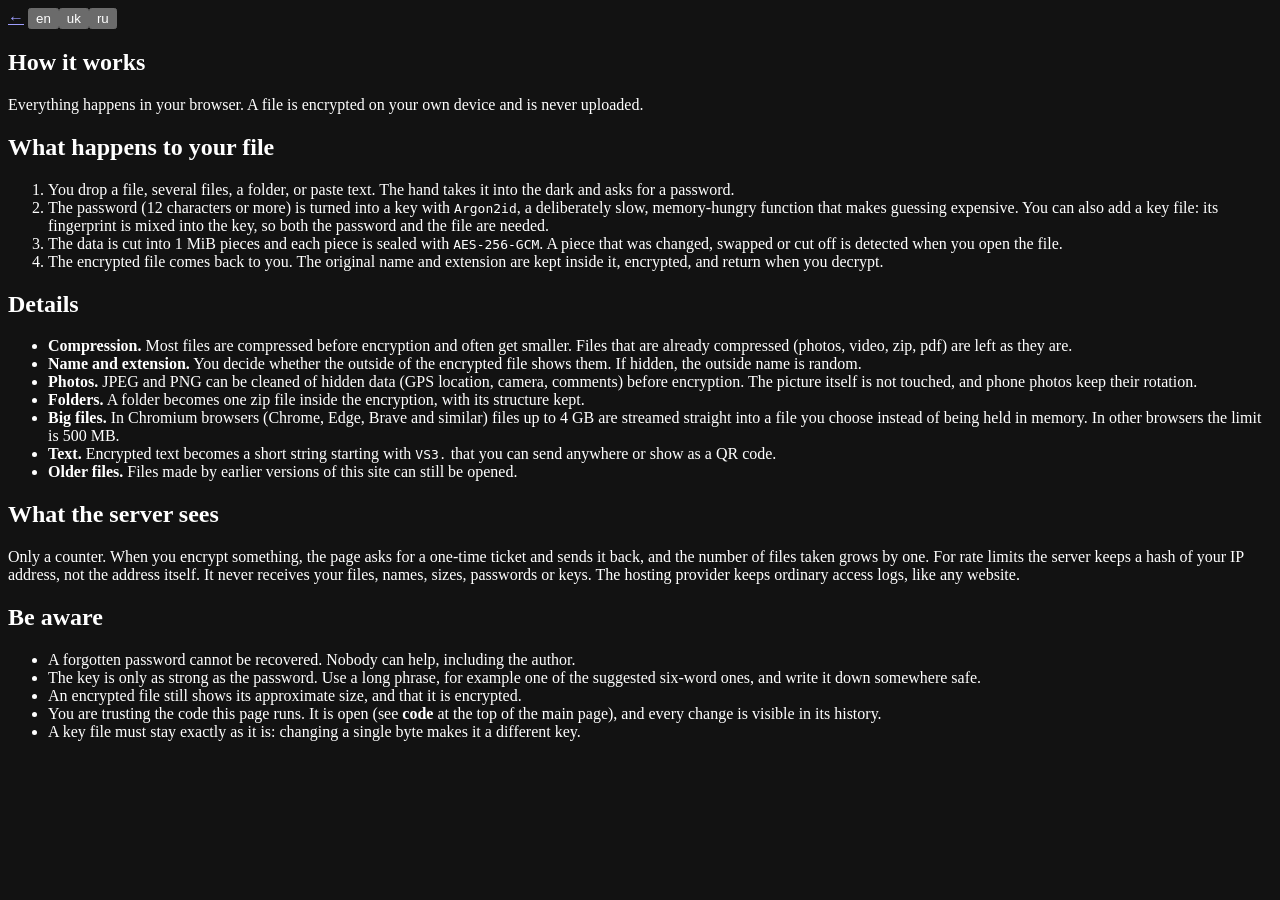
==== how.html @ 1c834185 "Add how.html explaining encryption process This file contains the HTML structure and content explain" ====
<!doctype html>
<html lang="en">
<head>
<meta charset="utf-8">
<meta name="viewport" content="width=device-width, initial-scale=1, viewport-fit=cover">
<meta name="color-scheme" content="dark">
<meta name="theme-color" content="#000000">
<title>How it works</title>
<link rel="icon" href="icon-192.png">
<link rel="stylesheet" href="how.css">
<script src="how.js" defer></script>
</head>
<body>
<main>
<div class="bar">
  <a href="./">&larr;</a>
  <span><button type="button" data-l="en" aria-pressed="true">en</button><button type="button" data-l="uk" aria-pressed="false">uk</button><button type="button" data-l="ru" aria-pressed="false">ru</button></span>
</div>

<article data-lang="en">
<h1>How it works</h1>
<p class="lead">Everything happens in your browser. A file is encrypted on your own device and is never uploaded.</p>

<h2>What happens to your file</h2>
<ol>
<li>You drop a file, several files, a folder, or paste text. The hand takes it into the dark and asks for a password.</li>
<li>The password (12 characters or more) is turned into a key with <code>Argon2id</code>, a deliberately slow, memory-hungry function that makes guessing expensive. You can also add a key file: its fingerprint is mixed into the key, so both the password and the file are needed.</li>
<li>The data is cut into 1 MiB pieces and each piece is sealed with <code>AES-256-GCM</code>. A piece that was changed, swapped or cut off is detected when you open the file.</li>
<li>The encrypted file comes back to you. The original name and extension are kept inside it, encrypted, and return when you decrypt.</li>
</ol>

<h2>Details</h2>
<ul>
<li><b>Compression.</b> Most files are compressed before encryption and often get smaller. Files that are already compressed (photos, video, zip, pdf) are left as they are.</li>
<li><b>Name and extension.</b> You decide whether the outside of the encrypted file shows them. If hidden, the outside name is random.</li>
<li><b>Photos.</b> JPEG and PNG can be cleaned of hidden data (GPS location, camera, comments) before encryption. The picture itself is not touched, and phone photos keep their rotation.</li>
<li><b>Folders.</b> A folder becomes one zip file inside the encryption, with its structure kept.</li>
<li><b>Big files.</b> In Chromium browsers (Chrome, Edge, Brave and similar) files up to 4 GB are streamed straight into a file you choose instead of being held in memory. In other browsers the limit is 500 MB.</li>
<li><b>Text.</b> Encrypted text becomes a short string starting with <code>VS3.</code> that you can send anywhere or show as a QR code.</li>
<li><b>Older files.</b> Files made by earlier versions of this site can still be opened.</li>
</ul>

<h2>What the server sees</h2>
<p>Only a counter. When you encrypt something, the page asks for a one-time ticket and sends it back, and the number of files taken grows by one. For rate limits the server keeps a hash of your IP address, not the address itself. It never receives your files, names, sizes, passwords or keys. The hosting provider keeps ordinary access logs, like any website.</p>

<h2>Be aware</h2>
<ul>
<li>A forgotten password cannot be recovered. Nobody can help, including the author.</li>
<li>The key is only as strong as the password. Use a long phrase, for example one of the suggested six-word ones, and write it down somewhere safe.</li>
<li>An encrypted file still shows its approximate size, and that it is encrypted.</li>
<li>You are trusting the code this page runs. It is open (see <b>code</b> at the top of the main page), and every change is visible in its history.</li>
<li>A key file must stay exactly as it is: changing a single byte makes it a different key.</li>
</ul>
</article>

<article data-lang="uk" hidden>
<h1>Як це працює</h1>
<p class="lead">Усе відбувається у твоєму браузері. Файл шифрується на твоєму пристрої й нікуди не завантажується.</p>

<h2>Що відбувається з файлом</h2>
<ol>
<li>Ти кидаєш файл, кілька файлів, теку або вставляєш текст. Рука забирає це в темряву й питає пароль.</li>
<li>Пароль (від 12 символів) перетворюється на ключ через <code>Argon2id</code>: це навмисно повільна функція, що вимагає багато пам’яті, тому підбір пароля коштує дорого. Можна додати й файл-ключ: його відбиток підмішується до ключа, тож потрібні і пароль, і файл.</li>
<li>Дані ріжуться на шматки по 1 МіБ, і кожен шматок запечатується через <code>AES-256-GCM</code>. Змінений, переставлений чи обрізаний шматок виявляється, коли відкриваєш файл.</li>
<li>Ти отримуєш зашифрований файл. Початкове ім’я та розширення зберігаються всередині, у зашифрованому вигляді, і повертаються під час розшифрування.</li>
</ol>

<h2>Подробиці</h2>
<ul>
<li><b>Стиснення.</b> Більшість файлів стискаються перед шифруванням і часто стають меншими. Файли, які вже стиснуті (фото, відео, zip, pdf), лишаються як є.</li>
<li><b>Ім’я та розширення.</b> Ти вирішуєш, чи показувати їх ззовні зашифрованого файлу. Якщо сховати, зовнішнє ім’я буде випадковим.</li>
<li><b>Фото.</b> З JPEG і PNG перед шифруванням можна прибрати приховані дані (геолокацію, камеру, коментарі). Саме зображення не змінюється, а фото з телефона зберігають поворот.</li>
<li><b>Теки.</b> Тека стає одним zip-файлом усередині шифрування, зі збереженою структурою.</li>
<li><b>Великі файли.</b> У браузерах на Chromium (Chrome, Edge, Brave тощо) файли до 4 ГБ записуються потоком одразу у вибраний тобою файл, а не тримаються в пам’яті. В інших браузерах ліміт 500 МБ.</li>
<li><b>Текст.</b> Зашифрований текст стає коротким рядком, що починається з <code>VS3.</code>; його можна надіслати куди завгодно або показати як QR-код.</li>
<li><b>Старі файли.</b> Файли, зроблені попередніми версіями сайту, і далі відкриваються.</li>
</ul>

<h2>Що бачить сервер</h2>
<p>Лише лічильник. Коли ти щось шифруєш, сторінка просить одноразовий квиток і надсилає його назад, а число забраних файлів збільшується на одиницю. Для обмежень частоти сервер зберігає хеш твоєї IP-адреси, а не саму адресу. Файли, імена, розміри, паролі й ключі до нього не потрапляють. Хостинг-провайдер веде звичайні журнали доступу, як і будь-який сайт.</p>

<h2>Варто знати</h2>
<ul>
<li>Забутий пароль відновити неможливо. Ніхто не допоможе, і автор теж.</li>
<li>Ключ настільки сильний, наскільки сильний пароль. Бери довгу фразу, наприклад одну з запропонованих із шести слів, і запиши її в надійному місці.</li>
<li>Зашифрований файл усе одно показує свій приблизний розмір і те, що він зашифрований.</li>
<li>Ти довіряєш коду, який виконує ця сторінка. Він відкритий (дивись <b>код</b> угорі на головній сторінці), і кожна зміна видна в його історії.</li>
<li>Файл-ключ має лишатися точно таким, яким був: зміна навіть одного байта робить його іншим ключем.</li>
</ul>
</article>

<article data-lang="ru" hidden>
<h1>Как это работает</h1>
<p class="lead">Всё происходит в твоём браузере. Файл шифруется на твоём устройстве и никуда не загружается.</p>

<h2>Что происходит с файлом</h2>
<ol>
<li>Ты бросаешь файл, несколько файлов, папку или вставляешь текст. Рука забирает это в темноту и спрашивает пароль.</li>
<li>Пароль (от 12 символов) превращается в ключ через <code>Argon2id</code>: это намеренно медленная функция, которой нужно много памяти, поэтому подбор пароля обходится дорого. Можно добавить и файл-ключ: его отпечаток подмешивается к ключу, так что нужны и пароль, и файл.</li>
<li>Данные режутся на куски по 1 МиБ, и каждый кусок запечатывается через <code>AES-256-GCM</code>. Изменённый, переставленный или обрезанный кусок обнаруживается, когда открываешь файл.</li>
<li>Ты получаешь зашифрованный файл. Исходное имя и расширение хранятся внутри, в зашифрованном виде, и возвращаются при расшифровке.</li>
</ol>

<h2>Подробности</h2>
<ul>
<li><b>Сжатие.</b> Большинство файлов сжимается перед шифрованием и часто становится меньше. Уже сжатые файлы (фото, видео, zip, pdf) остаются как есть.</li>
<li><b>Имя и расширение.</b> Ты решаешь, показывать ли их снаружи зашифрованного файла. Если скрыть, внешнее имя будет случайным.</li>
<li><b>Фото.</b> Из JPEG и PNG перед шифрованием можно убрать скрытые данные (геолокацию, камеру, комментарии). Само изображение не меняется, а фото с телефона сохраняют поворот.</li>
<li><b>Папки.</b> Папка становится одним zip-файлом внутри шифрования, со своей структурой.</li>
<li><b>Большие файлы.</b> В браузерах на Chromium (Chrome, Edge, Brave и подобные) файлы до 4 ГБ записываются потоком сразу в выбранный тобой файл, а не держатся в памяти. В других браузерах предел 500 МБ.</li>
<li><b>Текст.</b> Зашифрованный текст становится короткой строкой, которая начинается с <code>VS3.</code>; её можно отправить куда угодно или показать как QR-код.</li>
<li><b>Старые файлы.</b> Файлы, сделанные прежними версиями сайта, по-прежнему открываются.</li>
</ul>

<h2>Что видит сервер</h2>
<p>Только счётчик. Когда ты что-то шифруешь, страница просит одноразовый билет и отправляет его обратно, а число забранных файлов растёт на единицу. Для ограничений частоты сервер хранит хеш твоего IP-адреса, а не сам адрес. Файлы, имена, размеры, пароли и ключи к нему не попадают. Хостинг-провайдер ведёт обычные журналы доступа, как любой сайт.</p>

<h2>Что стоит знать</h2>
<ul>
<li>Забытый пароль восстановить нельзя. Никто не поможет, и автор тоже.</li>
<li>Ключ настолько силён, насколько силён пароль. Бери длинную фразу, например одну из предложенных из шести слов, и запиши её в надёжном месте.</li>
<li>Зашифрованный файл всё равно показывает свой примерный размер и то, что он зашифрован.</li>
<li>Ты доверяешь коду, который выполняет эта страница. Он открыт (смотри <b>код</b> вверху главной страницы), и каждое изменение видно в его истории.</li>
<li>Файл-ключ должен оставаться точно таким, каким был: изменение даже одного байта делает его другим ключом.</li>
</ul>
</article>
</main>
</body>
</html>
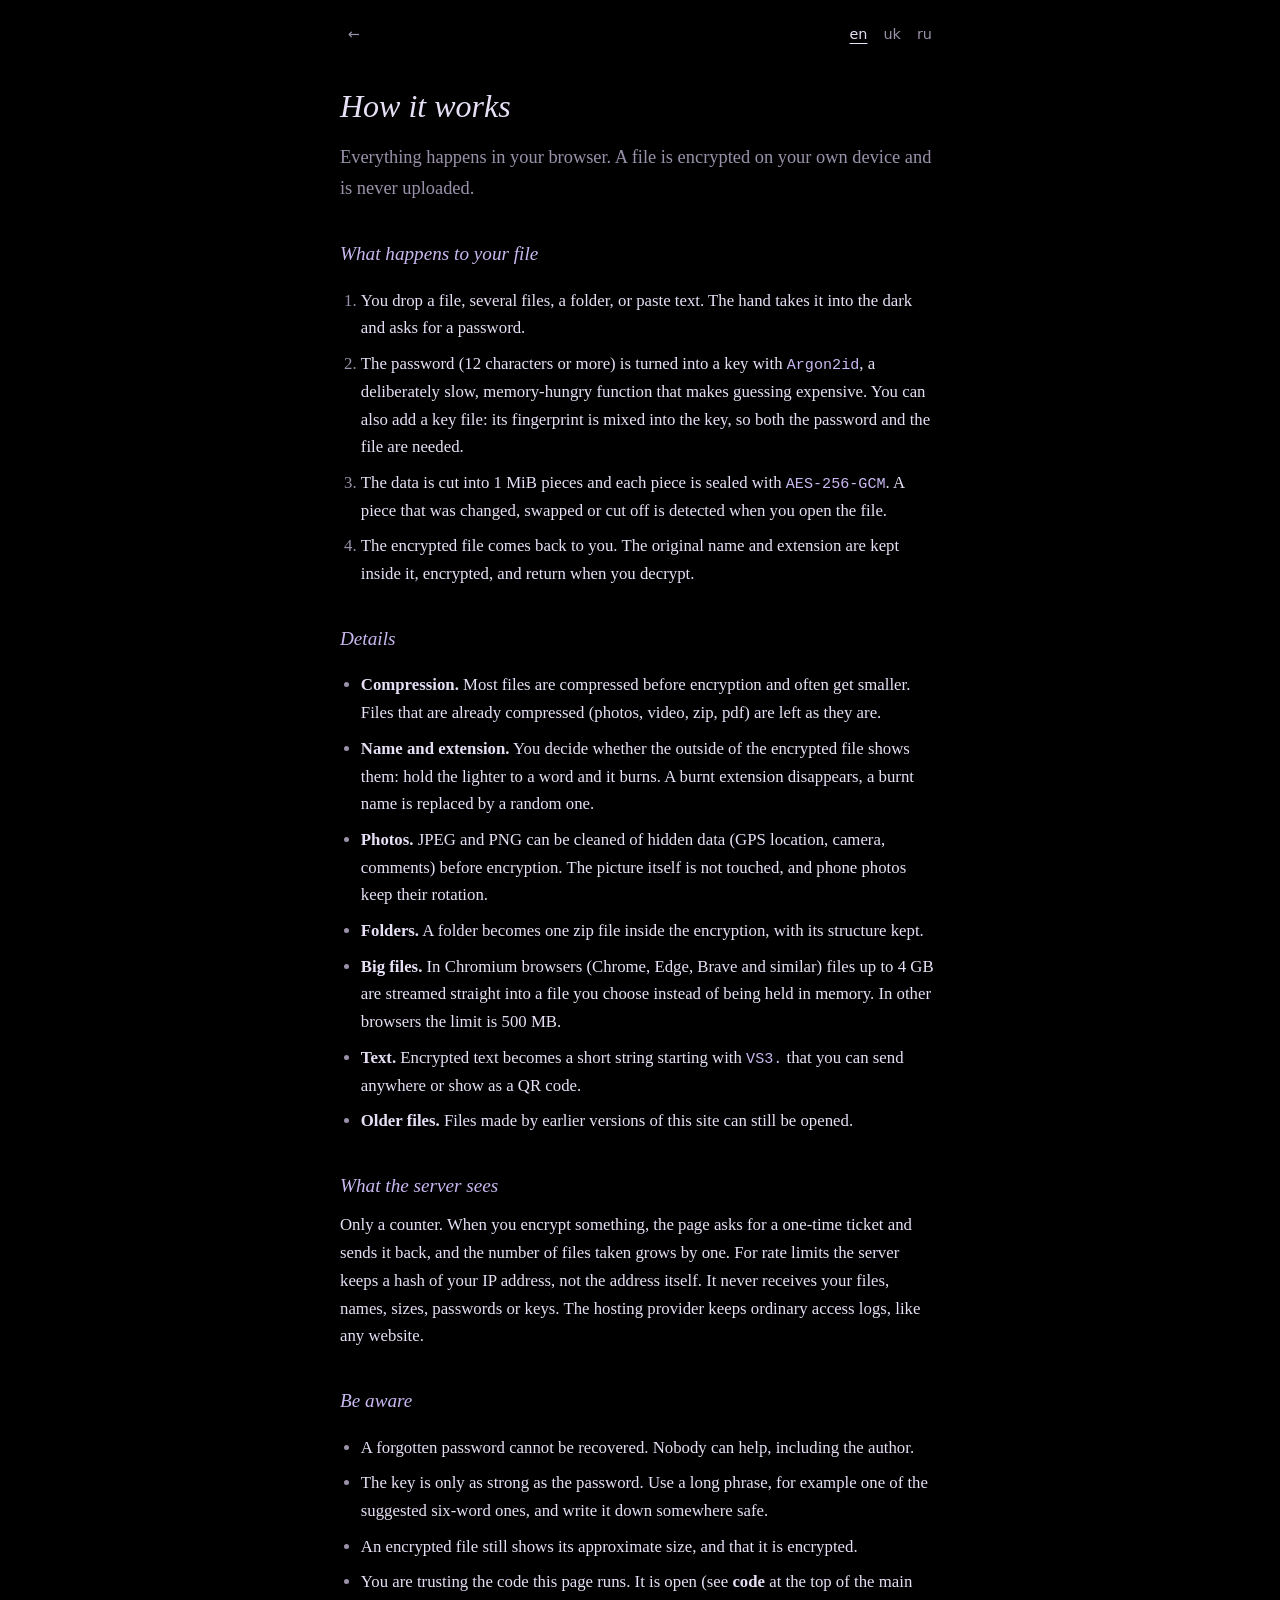
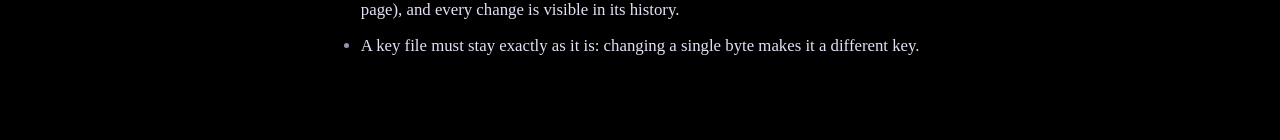
==== commit 5747de26: "Update name and extension details in how.html" ====
--- a/how.html
+++ b/how.html
@@ -32,7 +32,7 @@
 <h2>Details</h2>
 <ul>
 <li><b>Compression.</b> Most files are compressed before encryption and often get smaller. Files that are already compressed (photos, video, zip, pdf) are left as they are.</li>
-<li><b>Name and extension.</b> You decide whether the outside of the encrypted file shows them. If hidden, the outside name is random.</li>
+<li><b>Name and extension.</b> You decide whether the outside of the encrypted file shows them: hold the lighter to a word and it burns. A burnt extension disappears, a burnt name is replaced by a random one.</li>
 <li><b>Photos.</b> JPEG and PNG can be cleaned of hidden data (GPS location, camera, comments) before encryption. The picture itself is not touched, and phone photos keep their rotation.</li>
 <li><b>Folders.</b> A folder becomes one zip file inside the encryption, with its structure kept.</li>
 <li><b>Big files.</b> In Chromium browsers (Chrome, Edge, Brave and similar) files up to 4 GB are streamed straight into a file you choose instead of being held in memory. In other browsers the limit is 500 MB.</li>
@@ -68,7 +68,7 @@
 <h2>Подробиці</h2>
 <ul>
 <li><b>Стиснення.</b> Більшість файлів стискаються перед шифруванням і часто стають меншими. Файли, які вже стиснуті (фото, відео, zip, pdf), лишаються як є.</li>
-<li><b>Ім’я та розширення.</b> Ти вирішуєш, чи показувати їх ззовні зашифрованого файлу. Якщо сховати, зовнішнє ім’я буде випадковим.</li>
+<li><b>Ім’я та розширення.</b> Ти вирішуєш, чи показувати їх ззовні зашифрованого файлу: піднеси запальничку до слова, і воно згорить. Згорілого розширення не стане, а згоріла назва замінюється випадковою.</li>
 <li><b>Фото.</b> З JPEG і PNG перед шифруванням можна прибрати приховані дані (геолокацію, камеру, коментарі). Саме зображення не змінюється, а фото з телефона зберігають поворот.</li>
 <li><b>Теки.</b> Тека стає одним zip-файлом усередині шифрування, зі збереженою структурою.</li>
 <li><b>Великі файли.</b> У браузерах на Chromium (Chrome, Edge, Brave тощо) файли до 4 ГБ записуються потоком одразу у вибраний тобою файл, а не тримаються в пам’яті. В інших браузерах ліміт 500 МБ.</li>
@@ -104,7 +104,7 @@
 <h2>Подробности</h2>
 <ul>
 <li><b>Сжатие.</b> Большинство файлов сжимается перед шифрованием и часто становится меньше. Уже сжатые файлы (фото, видео, zip, pdf) остаются как есть.</li>
-<li><b>Имя и расширение.</b> Ты решаешь, показывать ли их снаружи зашифрованного файла. Если скрыть, внешнее имя будет случайным.</li>
+<li><b>Имя и расширение.</b> Ты решаешь, показывать ли их снаружи зашифрованного файла: поднеси зажигалку к слову, и оно сгорит. Сгоревшее расширение исчезает, а сгоревшее имя заменяется случайным.</li>
 <li><b>Фото.</b> Из JPEG и PNG перед шифрованием можно убрать скрытые данные (геолокацию, камеру, комментарии). Само изображение не меняется, а фото с телефона сохраняют поворот.</li>
 <li><b>Папки.</b> Папка становится одним zip-файлом внутри шифрования, со своей структурой.</li>
 <li><b>Большие файлы.</b> В браузерах на Chromium (Chrome, Edge, Brave и подобные) файлы до 4 ГБ записываются потоком сразу в выбранный тобой файл, а не держатся в памяти. В других браузерах предел 500 МБ.</li>
--- a/how.css
+++ b/how.css
@@ -0,0 +1,19 @@
+:root{--ink:#e7dff5;--dim:#9a91aa;--line:#3d3748;--accent:#c9b8f0}
+*{box-sizing:border-box}
+html{background:#000}
+body{margin:0;color:var(--ink);background:#000;font:1.05rem/1.65 Georgia,"Times New Roman",serif}
+main{max-width:40rem;margin:0 auto;padding:max(1.2rem,env(safe-area-inset-top)) 1.25rem 4rem}
+.bar{display:flex;justify-content:space-between;align-items:center;font:normal .9rem system-ui,sans-serif;margin-bottom:2rem}
+.bar a,.bar button{color:var(--dim);background:none;border:0;padding:.4rem .5rem;font:inherit;cursor:pointer;text-decoration:none}
+.bar a:hover,.bar button:hover{color:var(--ink)}
+.bar button[aria-pressed=true]{color:var(--ink);text-decoration:underline;text-underline-offset:.25em}
+.bar a:focus-visible,.bar button:focus-visible{outline:2px solid var(--ink)}
+h1{font-size:2rem;font-weight:normal;font-style:italic;margin:0 0 .6rem}
+h2{font-size:1.2rem;font-weight:normal;font-style:italic;margin:2.2rem 0 .6rem;color:var(--accent)}
+p,li{margin:.5rem 0}
+.lead{color:var(--dim);font-size:1.15rem}
+ol,ul{padding-left:1.3rem}
+li::marker{color:var(--dim)}
+code{font:normal .9em ui-monospace,Menlo,Consolas,monospace;color:var(--accent)}
+a.link{color:var(--accent)}
+article[hidden]{display:none}
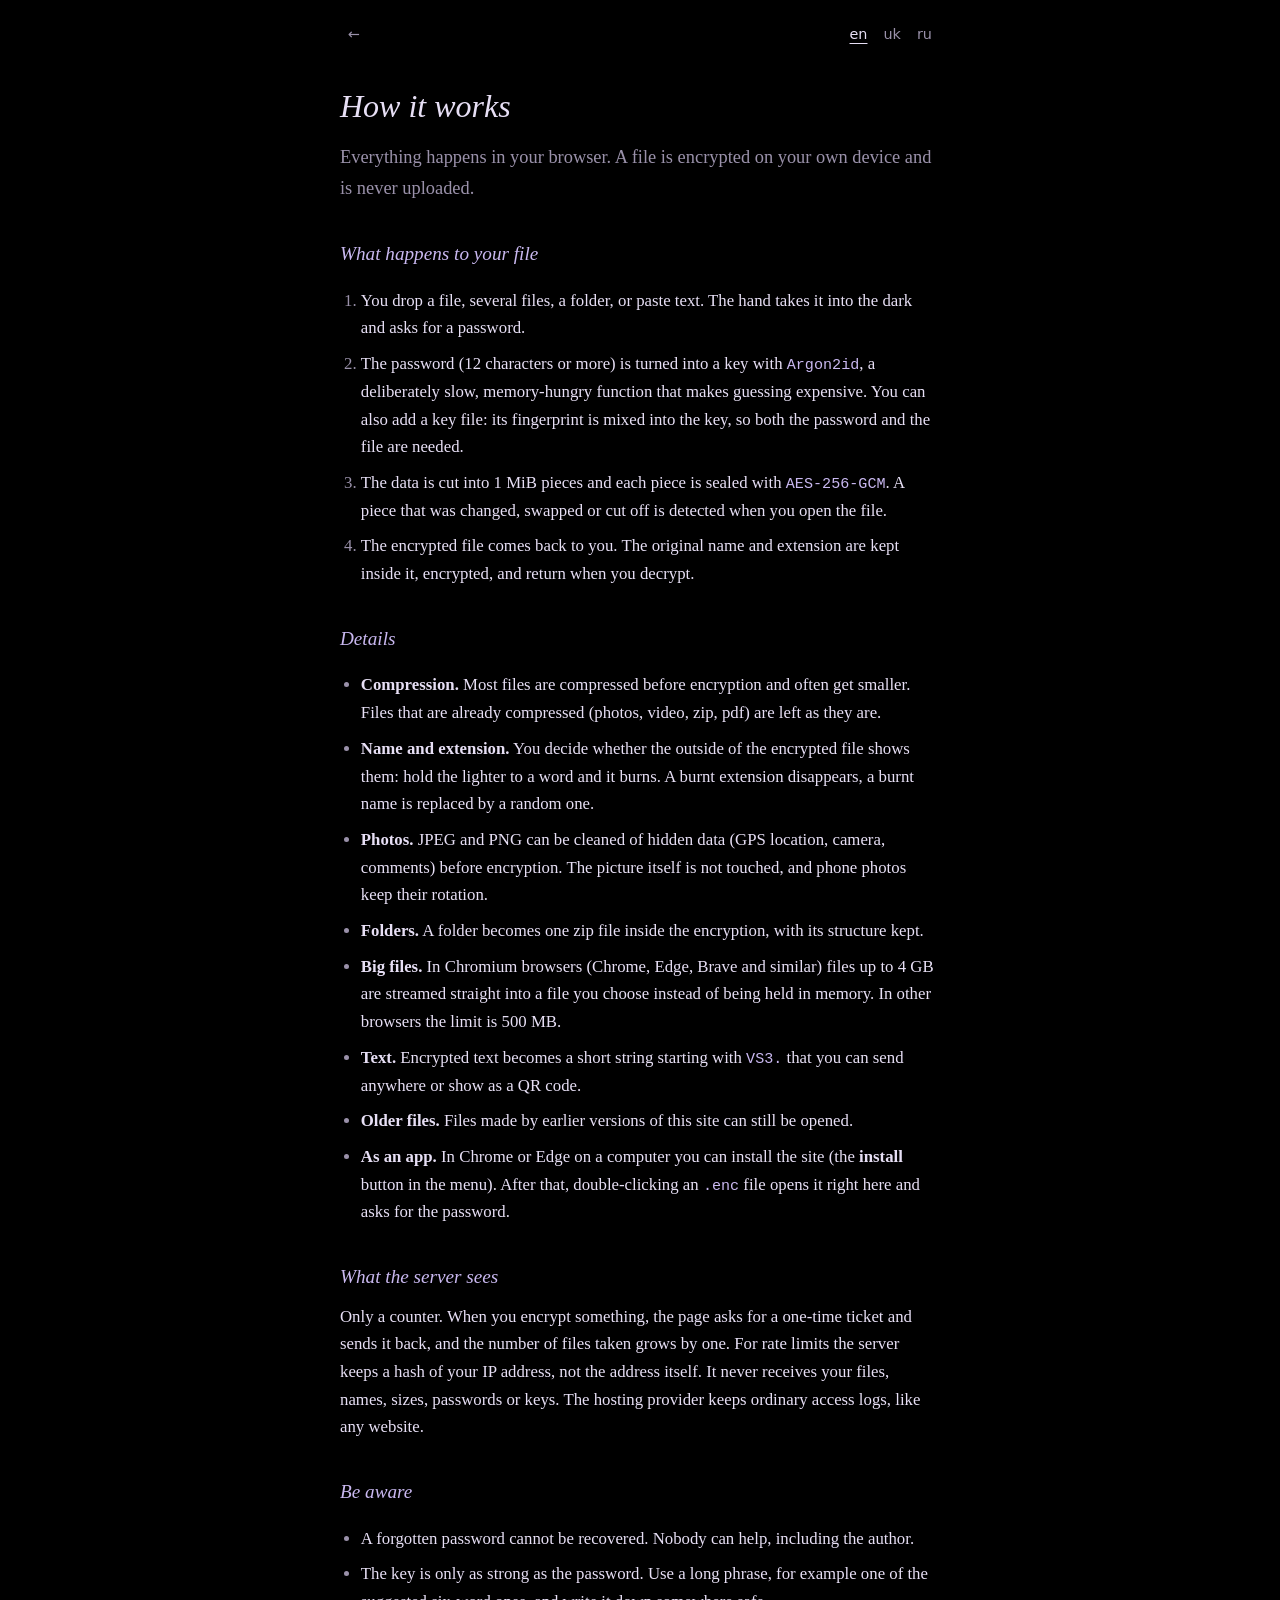
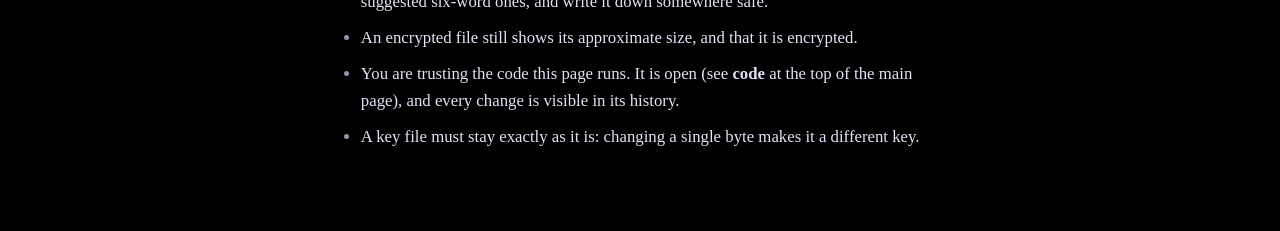
==== commit ed10b364: "Add information about app installation in browsers" ====
--- a/how.html
+++ b/how.html
@@ -6,7 +6,7 @@
 <meta name="color-scheme" content="dark">
 <meta name="theme-color" content="#000000">
 <title>How it works</title>
-<link rel="icon" href="icon-192.png">
+<link rel="icon" href="assets/icon-192.png">
 <link rel="stylesheet" href="how.css">
 <script src="how.js" defer></script>
 </head>
@@ -38,6 +38,7 @@
 <li><b>Big files.</b> In Chromium browsers (Chrome, Edge, Brave and similar) files up to 4 GB are streamed straight into a file you choose instead of being held in memory. In other browsers the limit is 500 MB.</li>
 <li><b>Text.</b> Encrypted text becomes a short string starting with <code>VS3.</code> that you can send anywhere or show as a QR code.</li>
 <li><b>Older files.</b> Files made by earlier versions of this site can still be opened.</li>
+<li><b>As an app.</b> In Chrome or Edge on a computer you can install the site (the <b>install</b> button in the menu). After that, double-clicking an <code>.enc</code> file opens it right here and asks for the password.</li>
 </ul>
 
 <h2>What the server sees</h2>
@@ -74,6 +75,7 @@
 <li><b>Великі файли.</b> У браузерах на Chromium (Chrome, Edge, Brave тощо) файли до 4 ГБ записуються потоком одразу у вибраний тобою файл, а не тримаються в пам’яті. В інших браузерах ліміт 500 МБ.</li>
 <li><b>Текст.</b> Зашифрований текст стає коротким рядком, що починається з <code>VS3.</code>; його можна надіслати куди завгодно або показати як QR-код.</li>
 <li><b>Старі файли.</b> Файли, зроблені попередніми версіями сайту, і далі відкриваються.</li>
+<li><b>Як застосунок.</b> У Chrome або Edge на комп’ютері сайт можна встановити (кнопка <b>встановити</b> в меню). Після цього подвійний клік по файлу <code>.enc</code> відкриває його тут і питає пароль.</li>
 </ul>
 
 <h2>Що бачить сервер</h2>
@@ -109,7 +111,7 @@
 <li><b>Папки.</b> Папка становится одним zip-файлом внутри шифрования, со своей структурой.</li>
 <li><b>Большие файлы.</b> В браузерах на Chromium (Chrome, Edge, Brave и подобные) файлы до 4 ГБ записываются потоком сразу в выбранный тобой файл, а не держатся в памяти. В других браузерах предел 500 МБ.</li>
 <li><b>Текст.</b> Зашифрованный текст становится короткой строкой, которая начинается с <code>VS3.</code>; её можно отправить куда угодно или показать как QR-код.</li>
-<li><b>Старые файлы.</b> Файлы, сделанные прежними версиями сайта, по-прежнему открываются.</li>
+<li><b>Как приложение.</b> В Chrome или Edge на компьютере сайт можно установить (кнопка <b>установить</b> в меню). После этого двойной щелчок по файлу <code>.enc</code> открывает его здесь и спрашивает пароль.</li>
 </ul>
 
 <h2>Что видит сервер</h2>
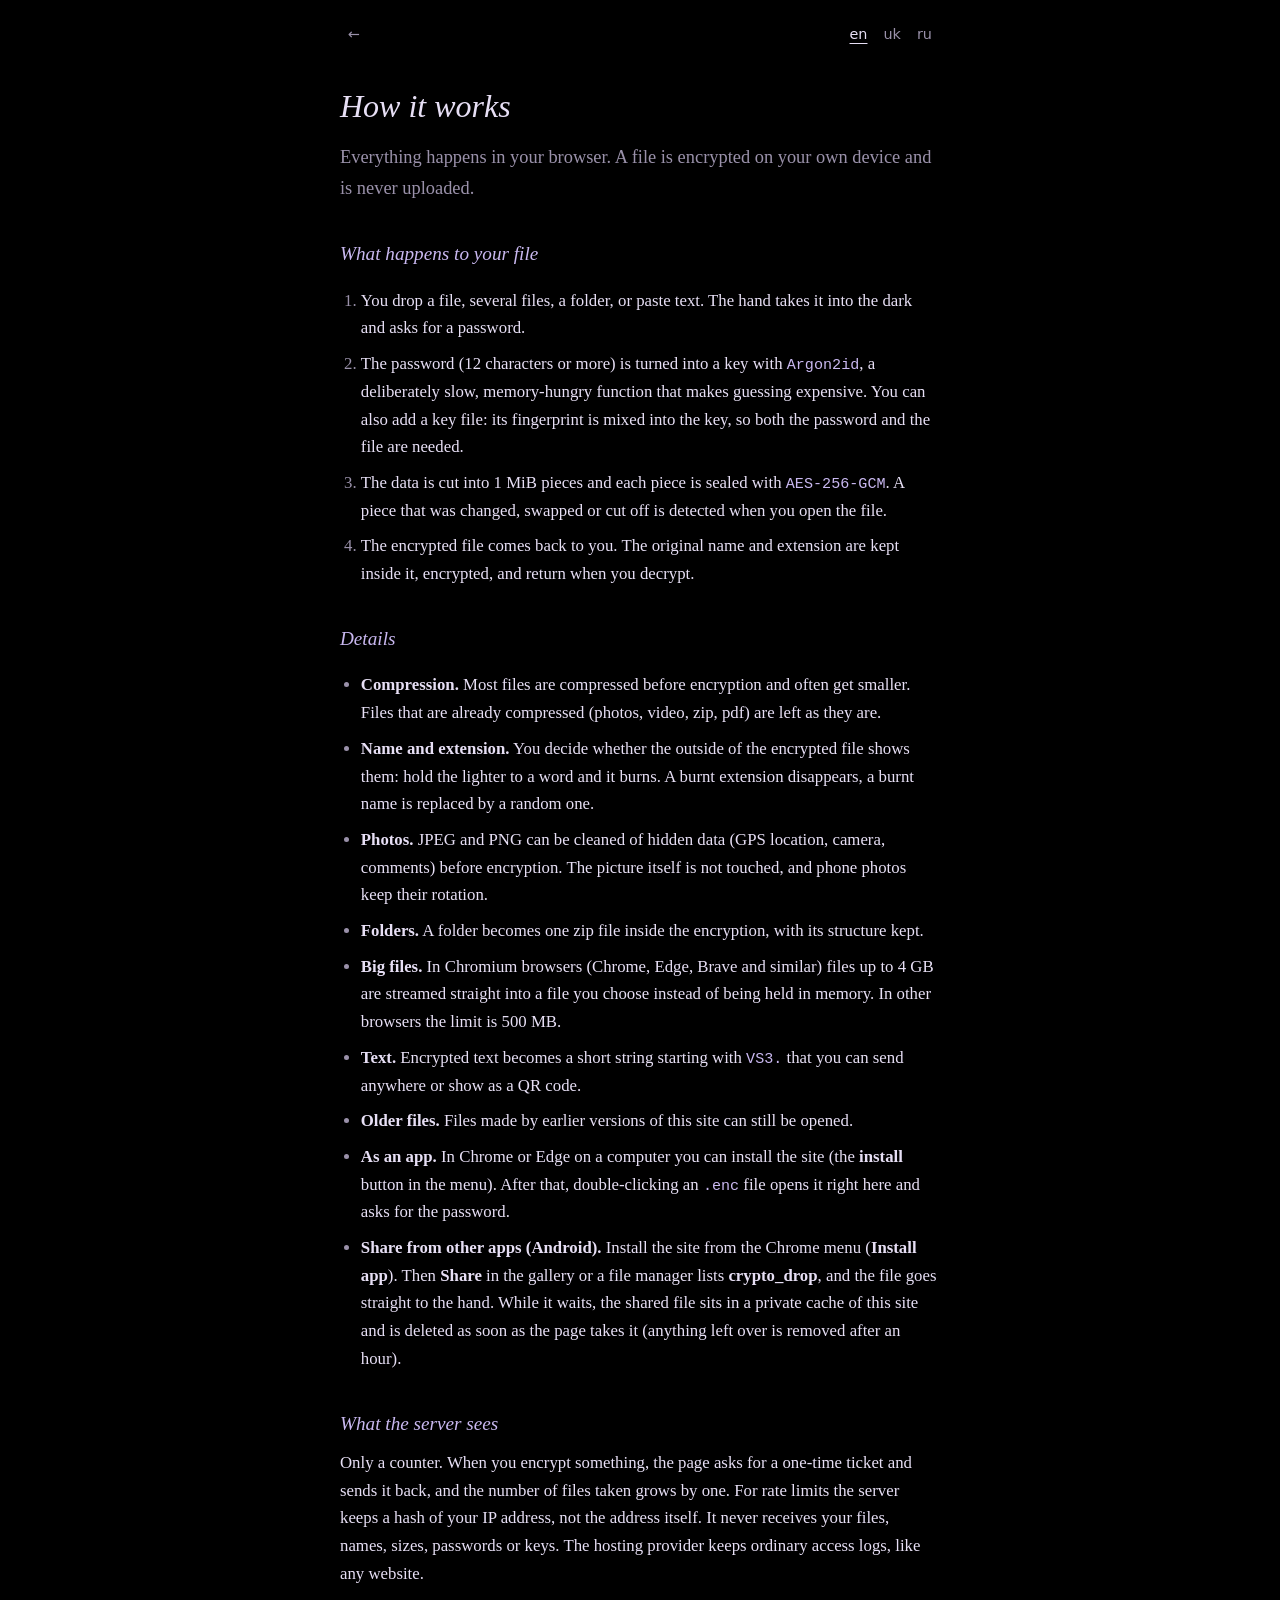
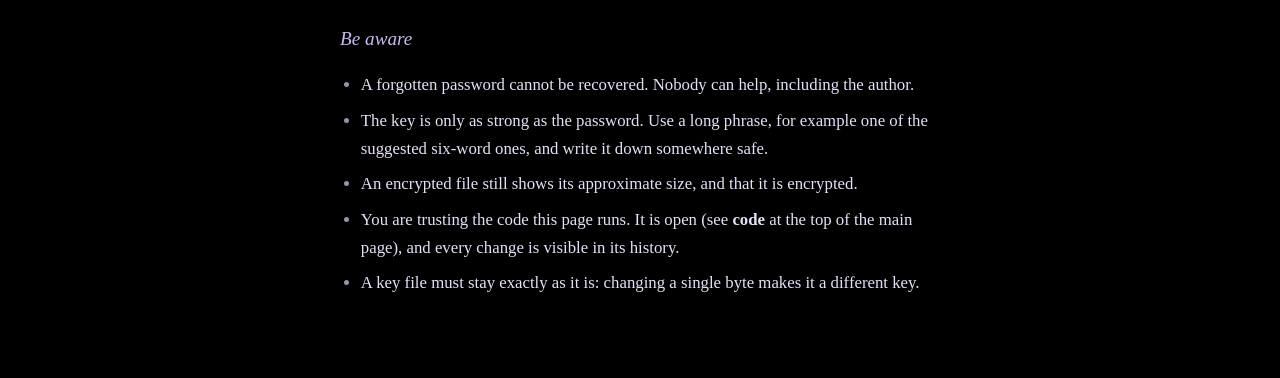
==== commit 8a9d2935: "Add sharing instructions for Android apps" ====
--- a/how.html
+++ b/how.html
@@ -39,6 +39,7 @@
 <li><b>Text.</b> Encrypted text becomes a short string starting with <code>VS3.</code> that you can send anywhere or show as a QR code.</li>
 <li><b>Older files.</b> Files made by earlier versions of this site can still be opened.</li>
 <li><b>As an app.</b> In Chrome or Edge on a computer you can install the site (the <b>install</b> button in the menu). After that, double-clicking an <code>.enc</code> file opens it right here and asks for the password.</li>
+<li><b>Share from other apps (Android).</b> Install the site from the Chrome menu (<b>Install app</b>). Then <b>Share</b> in the gallery or a file manager lists <b>crypto_drop</b>, and the file goes straight to the hand. While it waits, the shared file sits in a private cache of this site and is deleted as soon as the page takes it (anything left over is removed after an hour).</li>
 </ul>
 
 <h2>What the server sees</h2>
@@ -76,6 +77,7 @@
 <li><b>Текст.</b> Зашифрований текст стає коротким рядком, що починається з <code>VS3.</code>; його можна надіслати куди завгодно або показати як QR-код.</li>
 <li><b>Старі файли.</b> Файли, зроблені попередніми версіями сайту, і далі відкриваються.</li>
 <li><b>Як застосунок.</b> У Chrome або Edge на комп’ютері сайт можна встановити (кнопка <b>встановити</b> в меню). Після цього подвійний клік по файлу <code>.enc</code> відкриває його тут і питає пароль.</li>
+<li><b>Поділитись з інших застосунків (Android).</b> Встанови сайт із меню Chrome (<b>Установити застосунок</b>). Тоді «Поділитись» у галереї чи файловому менеджері показує <b>crypto_drop</b>, і файл одразу потрапляє до руки. Поки файл чекає, він лежить у приватному кеші цього сайту й видаляється, щойно сторінка його забере (усе, що залишилось, прибирається за годину).</li>
 </ul>
 
 <h2>Що бачить сервер</h2>
@@ -112,6 +114,7 @@
 <li><b>Большие файлы.</b> В браузерах на Chromium (Chrome, Edge, Brave и подобные) файлы до 4 ГБ записываются потоком сразу в выбранный тобой файл, а не держатся в памяти. В других браузерах предел 500 МБ.</li>
 <li><b>Текст.</b> Зашифрованный текст становится короткой строкой, которая начинается с <code>VS3.</code>; её можно отправить куда угодно или показать как QR-код.</li>
 <li><b>Как приложение.</b> В Chrome или Edge на компьютере сайт можно установить (кнопка <b>установить</b> в меню). После этого двойной щелчок по файлу <code>.enc</code> открывает его здесь и спрашивает пароль.</li>
+<li><b>Поделиться из других приложений (Android).</b> Установи сайт из меню Chrome (<b>Установить приложение</b>). Тогда «Поделиться» в галерее или файловом менеджере показывает <b>crypto_drop</b>, и файл сразу попадает к руке. Пока файл ждёт, он лежит в приватном кэше этого сайта и удаляется, как только страница его заберёт (всё, что осталось, убирается через час).</li>
 </ul>
 
 <h2>Что видит сервер</h2>
